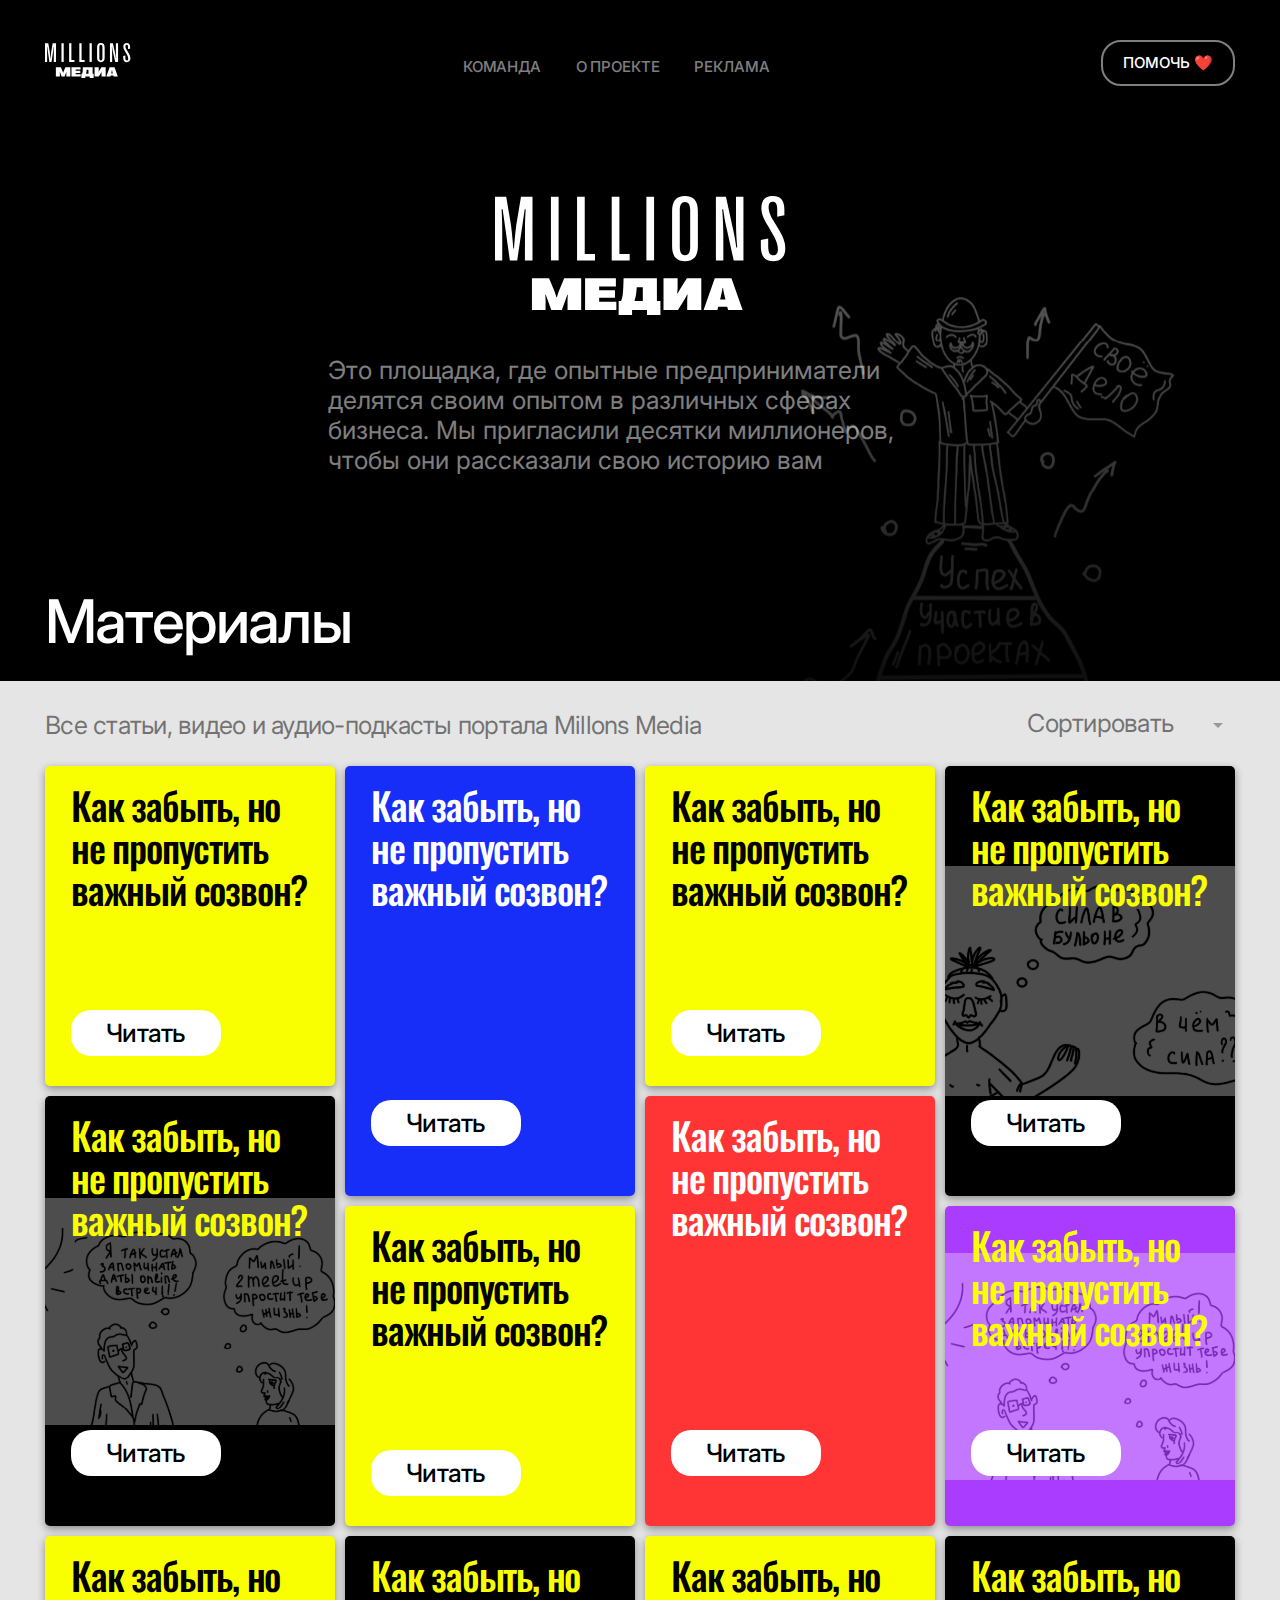
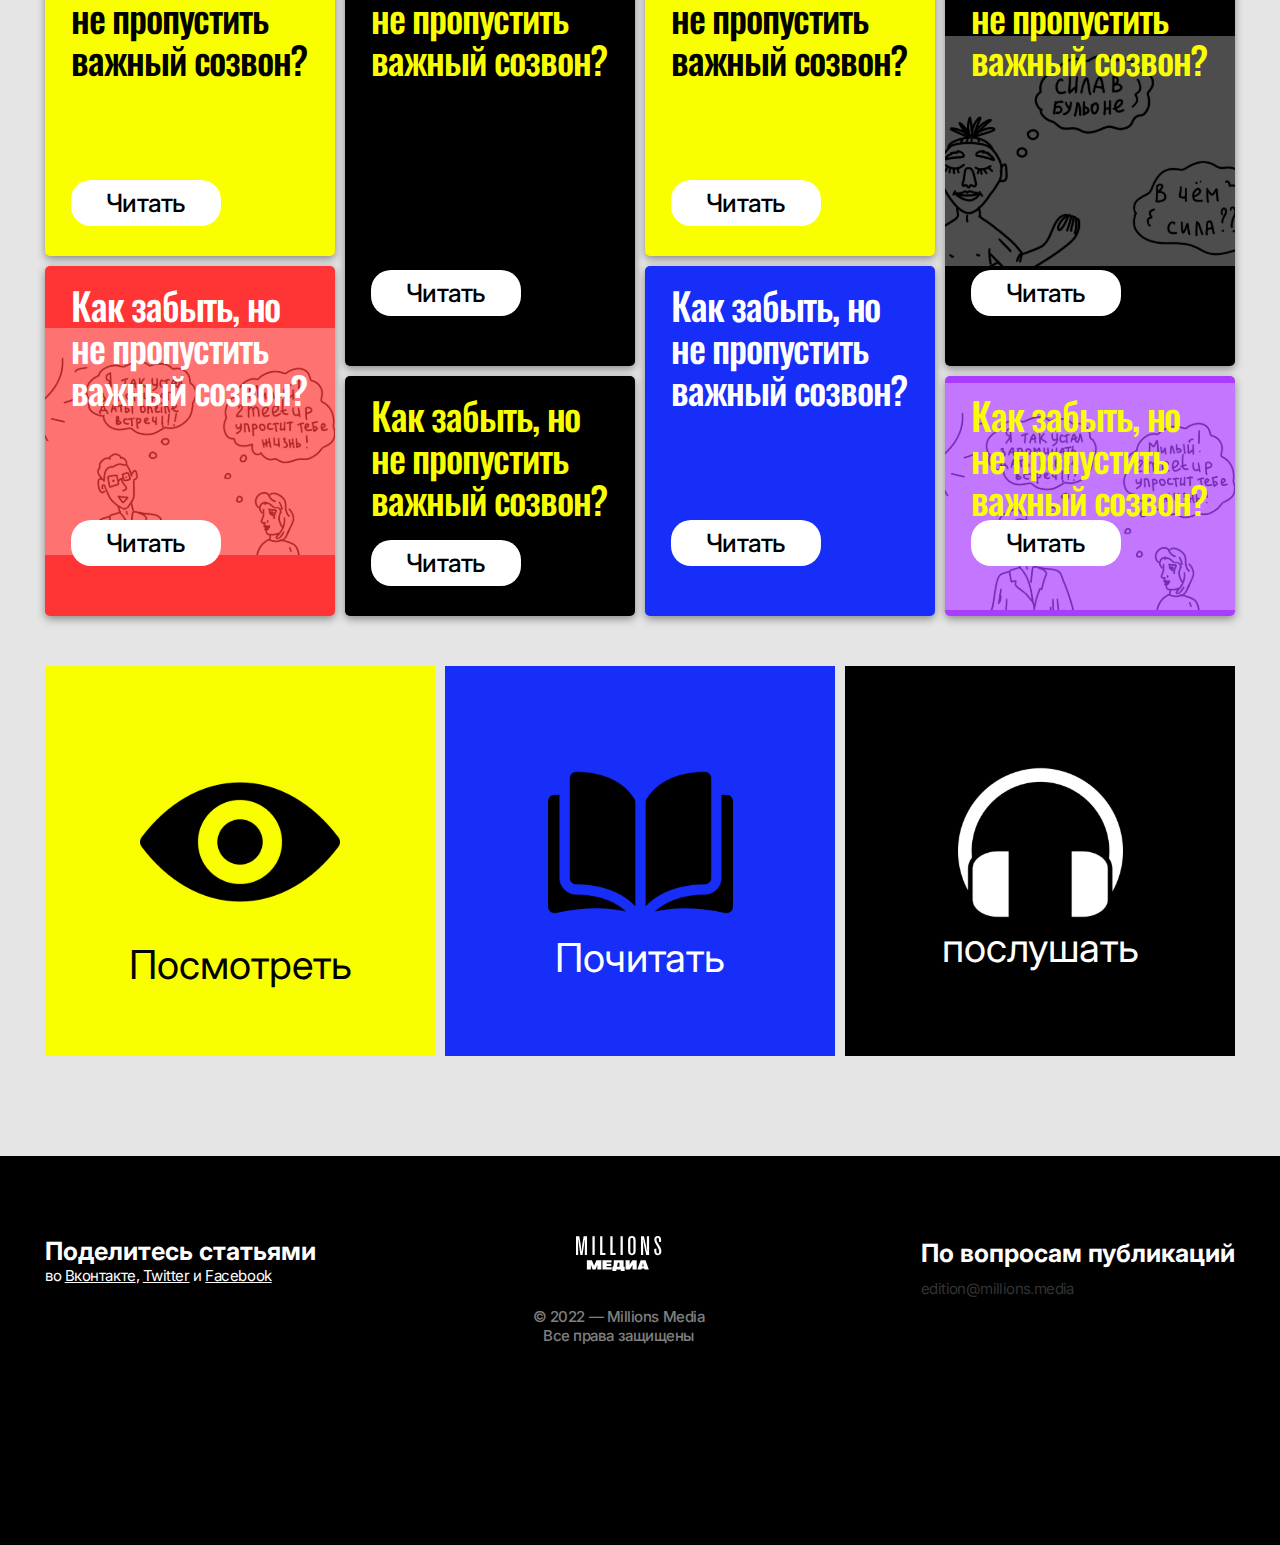
==== index.html @ 1906ae85 "first commit" ====
<!DOCTYPE html>
<html lang="ru">

<head>
    <meta charset="UTF-8">
    <meta http-equiv="X-UA-Compatible" content="IE=edge">
    <meta name="viewport" content="width=device-width, initial-scale=1.0">
    <title>Reading-books</title>
<link rel="preconnect" href="https://fonts.googleapis.com">
<link rel="preconnect" href="https://fonts.gstatic.com" crossorigin>
<link
    href="https://fonts.googleapis.com/css2?family=Inter:wght@400;500;600;700&family=Oswald:wght@300&family=PT+Serif&display=swap"
    rel="stylesheet">
    <link rel="stylesheet" href="./css/reset.css">
    <link rel="stylesheet" href="./css/jquery.formstyler.css">
    <link rel="stylesheet" href="./css/jquery.formstyler.theme.css">
    <link rel="stylesheet" href="./css/style.css">
    <link rel="stylesheet" href="./css/media.css">
</head>

<header class="header">
    <div class="header-overlay"></div>
    <div class="container">
        <div class="header__inner">
            <a class="header__logo" href="#">
                <img class="header__logo-img" src="./images/logo.svg" alt="logo">
            </a>
            <nav class="menu">
                <div class="menu__burger">
                    <span></span>
                    <span></span>
                    <span></span>
                </div>
                <ul class="menu__list">
                    <li class="menu__list-item">
                        <a class="menu__list-link" href="#">Команда</a>
                    </li>
                    <li class="menu__list-item">
                        <a class="menu__list-link" href="#">О проекте</a>
                    </li>
                    <li class="menu__list-item">
                        <a class="menu__list-link" href="#">Реклама </a>
                    </li>
            </nav>
            <div class="help-box">
                <a class="help-box__link" href="#">Помочь ❤️</a>
            </div>
        </div>
    </div>
</header>

<section class="top">
    <div class="container">
        <h1 class="top__title visually-hidden">
            millions медиа
        </h1>
        <div class="top__inner">
            <img class="top__inner-img" src="./images/header-img.svg" alt="logo">
            <p class="top__text">
                Это площадка, где опытные предприниматели
                делятся своим опытом в различных сферах бизнеса.
                Мы пригласили десятки миллионеров, чтобы
                они рассказали свою историю вам
            </p>
            <h3 class="top__subtitle">
                Материалы
            </h3>
        </div>
    </div>
</section>

<div class="posts">
    <div class="container">
        <div class="posts__top">
            <p class="posts__top-text">
                Все статьи, видео и аудио-подкасты портала Millons Media
            </p>
            <div class="posts__filters">
                <span class="posts__filters-text ">Сортировать</span>
                <select class="posts__filters-select filter-style">
                    <option class="posts__filters-option" value="">Новинки</option>
                    <option class="posts__filters-option" value="">Популярное</option>
                    <option class="posts__filters-option" value="">Цена</option>
                </select>
            </div>
        </div>
        <ul class="posts__items">
            <!-- <div class="posts__items-column-1"> -->
                <li class="posts__item">
                    <h5 class="posts__item-title">
                        Как забыть,
                        но не пропустить
                        важный созвон?
                    </h5>
                    <a class="posts__item-link" href="#">Читать</a>
                </li>
                <li class="posts__item">
                    <h5 class="posts__item-title">
                        Как забыть,
                        но не пропустить
                        важный созвон?
                    </h5>
                    <a class="posts__item-link" href="#">Читать</a>
                </li>
                <li class="posts__item">
                    <h5 class="posts__item-title">
                        Как забыть,
                        но не пропустить
                        важный созвон?
                    </h5>
                    <a class="posts__item-link" href="#">Читать</a>
                </li>
                <li class="posts__item">
                    <h5 class="posts__item-title">
                        Как забыть,
                        но не пропустить
                        важный созвон?
                    </h5>
                    <a class="posts__item-link" href="#">Читать</a>
                </li>
                <li class="posts__item">
                    <h5 class="posts__item-title">
                        Как забыть,
                        но не пропустить
                        важный созвон?
                    </h5>
                    <a class="posts__item-link" href="#">Читать</a>
                </li>
                <li class="posts__item">
                    <h5 class="posts__item-title">
                        Как забыть,
                        но не пропустить
                        важный созвон?
                    </h5>
                    <a class="posts__item-link" href="#">Читать</a>
                </li>
                <li class="posts__item">
                    <h5 class="posts__item-title">
                        Как забыть,
                        но не пропустить
                        важный созвон?
                    </h5>
                    <a class="posts__item-link" href="#">Читать</a>
                </li>
                <li class="posts__item">
                    <h5 class="posts__item-title">
                        Как забыть,
                        но не пропустить
                        важный созвон?
                    </h5>
                    <a class="posts__item-link" href="#">Читать</a>
                </li>
                <li class="posts__item">
                    <h5 class="posts__item-title">
                        Как забыть,
                        но не пропустить
                        важный созвон?
                    </h5>
                    <a class="posts__item-link" href="#">Читать</a>
                </li>
                <li class="posts__item">
                    <h5 class="posts__item-title">
                        Как забыть,
                        но не пропустить
                        важный созвон?
                    </h5>
                    <a class="posts__item-link" href="#">Читать</a>
                </li>
                <li class="posts__item">
                    <h5 class="posts__item-title">
                        Как забыть,
                        но не пропустить
                        важный созвон?
                    </h5>
                    <a class="posts__item-link" href="#">Читать</a>
                </li>
                <li class="posts__item">
                    <h5 class="posts__item-title">
                        Как забыть,
                        но не пропустить
                        важный созвон?
                    </h5>
                    <a class="posts__item-link" href="#">Читать</a>
                </li>
                <li class="posts__item">
                    <h5 class="posts__item-title">
                        Как забыть,
                        но не пропустить
                        важный созвон?
                    </h5>
                    <a class="posts__item-link" href="#">Читать</a>
                </li>
                <li class="posts__item">
                    <h5 class="posts__item-title">
                        Как забыть,
                        но не пропустить
                        важный созвон?
                    </h5>
                    <a class="posts__item-link" href="#">Читать</a>
                </li>
                <li class="posts__item">
                    <h5 class="posts__item-title">
                        Как забыть,
                        но не пропустить
                        важный созвон?
                    </h5>
                    <a class="posts__item-link" href="#">Читать</a>
                </li>
                <li class="posts__item">
                    <h5 class="posts__item-title">
                        Как забыть,
                        но не пропустить
                        важный созвон?
                    </h5>
                    <a class="posts__item-link" href="#">Читать</a>
                </li>
            <!-- </div> -->

            <!-- <div class="posts__items-column-2">
                <li class="posts__item">
                    <h5 class="posts__item-title">
                        Как забыть,
                        но не пропустить
                        важный созвон?
                    </h5>
                    <a class="posts__item-link" href="#">Читать</a>
                </li>
                <li class="posts__item">
                    <h5 class="posts__item-title">
                        Как забыть,
                        но не пропустить
                        важный созвон?
                    </h5>
                    <a class="posts__item-link" href="#">Читать</a>
                </li>
                <li class="posts__item">
                    <h5 class="posts__item-title">
                        Как забыть,
                        но не пропустить
                        важный созвон?
                    </h5>
                    <a class="posts__item-link" href="#">Читать</a>
                </li>
                <li class="posts__item">
                    <h5 class="posts__item-title">
                        Как забыть,
                        но не пропустить
                        важный созвон?
                    </h5>
                    <a class="posts__item-link" href="#">Читать</a>
                </li>
                <li class="posts__item">
                    <h5 class="posts__item-title">
                        Как забыть,
                        но не пропустить
                        важный созвон?
                    </h5>
                    <a class="posts__item-link" href="#">Читать</a>
                </li>
                <li class="posts__item">
                    <h5 class="posts__item-title">
                        Как забыть,
                        но не пропустить
                        важный созвон?
                    </h5>
                    <a class="posts__item-link" href="#">Читать</a>
                </li>
                <li class="posts__item">
                    <h5 class="posts__item-title">
                        Как забыть,
                        но не пропустить
                        важный созвон?
                    </h5>
                    <a class="posts__item-link" href="#">Читать</a>
                </li>
                <li class="posts__item">
                    <h5 class="posts__item-title">
                        Как забыть,
                        но не пропустить
                        важный созвон?
                    </h5>
                    <a class="posts__item-link" href="#">Читать</a>
                </li>
            </div>

            <div class="posts__items-column-3">
                <li class="posts__item">
                    <h5 class="posts__item-title">
                        Как забыть,
                        но не пропустить
                        важный созвон?
                    </h5>
                    <a class="posts__item-link" href="#">Читать</a>
                </li>
                <li class="posts__item">
                    <h5 class="posts__item-title">
                        Как забыть,
                        но не пропустить
                        важный созвон?
                    </h5>
                    <a class="posts__item-link" href="#">Читать</a>
                </li>
                <li class="posts__item">
                    <h5 class="posts__item-title">
                        Как забыть,
                        но не пропустить
                        важный созвон?
                    </h5>
                    <a class="posts__item-link" href="#">Читать</a>
                </li>
                <li class="posts__item">
                    <h5 class="posts__item-title">
                        Как забыть,
                        но не пропустить
                        важный созвон?
                    </h5>
                    <a class="posts__item-link" href="#">Читать</a>
                </li>
                <li class="posts__item">
                    <h5 class="posts__item-title">
                        Как забыть,
                        но не пропустить
                        важный созвон?
                    </h5>
                    <a class="posts__item-link" href="#">Читать</a>
                </li>
                <li class="posts__item">
                    <h5 class="posts__item-title">
                        Как забыть,
                        но не пропустить
                        важный созвон?
                    </h5>
                    <a class="posts__item-link" href="#">Читать</a>
                </li>
                <li class="posts__item">
                    <h5 class="posts__item-title">
                        Как забыть,
                        но не пропустить
                        важный созвон?
                    </h5>
                    <a class="posts__item-link" href="#">Читать</a>
                </li>
                <li class="posts__item">
                    <h5 class="posts__item-title">
                        Как забыть,
                        но не пропустить
                        важный созвон?
                    </h5>
                    <a class="posts__item-link" href="#">Читать</a>
                </li>
            </div>
            <div class="posts__items-column-4">
                <li class="posts__item">
                    <h5 class="posts__item-title">
                        Как забыть,
                        но не пропустить
                        важный созвон?
                    </h5>
                    <a class="posts__item-link" href="#">Читать</a>
                </li>
                <li class="posts__item">
                    <h5 class="posts__item-title">
                        Как забыть,
                        но не пропустить
                        важный созвон?
                    </h5>
                    <a class="posts__item-link" href="#">Читать</a>
                </li>
                <li class="posts__item">
                    <h5 class="posts__item-title">
                        Как забыть,
                        но не пропустить
                        важный созвон?
                    </h5>
                    <a class="posts__item-link" href="#">Читать</a>
                </li>
                <li class="posts__item">
                    <h5 class="posts__item-title">
                        Как забыть,
                        но не пропустить
                        важный созвон?
                    </h5>
                    <a class="posts__item-link" href="#">Читать</a>
                </li>
                <li class="posts__item">
                    <h5 class="posts__item-title">
                        Как забыть,
                        но не пропустить
                        важный созвон?
                    </h5>
                    <a class="posts__item-link" href="#">Читать</a>
                </li>
                <li class="posts__item">
                    <h5 class="posts__item-title">
                        Как забыть,
                        но не пропустить
                        важный созвон?
                    </h5>
                    <a class="posts__item-link" href="#">Читать</a>
                </li>
                <li class="posts__item">
                    <h5 class="posts__item-title">
                        Как забыть,
                        но не пропустить
                        важный созвон?
                    </h5>
                    <a class="posts__item-link" href="#">Читать</a>
                </li>
                <li class="posts__item">
                    <h5 class="posts__item-title">
                        Как забыть,
                        но не пропустить
                        важный созвон?
                    </h5>
                    <a class="posts__item-link" href="#">Читать</a>
                </li>
            </div> -->



        </ul>
        <div class="clear-both"></div>
        <ul class="posts__links">
            <li class="posts__links-item">
                <a class="posts__links-link" href="#">
                    <img class="posts__links-img" src="./images/eye-img.svg" alt="">
                    <p class="posts__links-text">Посмотреть</p>
                </a>
            </li>
            <li class="posts__links-item">
                <a class="posts__links-link" href="#">
                    <img class="posts__links-img" src="./images/book-img.svg" alt="">
                    <p class="posts__links-text">Почитать</p>
                </a>
            </li>
            <li class="posts__links-item">
                <a class="posts__links-link" href="#">
                    <img class="posts__links-img" src="./images/headphones-img.svg" alt="">
                    <p class="posts__links-text">послушать</p>
                </a>
            </li>
        </ul>

    </div>
</div>

<footer class="footer">
    <div class="container">
        <div class="footer__inner">
            <div class="footer__share-box">
                <h6 class="footer__share-box-title">
                    Поделитесь статьями
                </h6>
                <div class="footer__share-box-links">
                    <span>во</span>
                    <a class="footer__share-box-link" href="#">Вконтакте</a>,
                    <a class="footer__share-box-link" href="#">Twitter</a>
                    <span>и</span>
                    <a class="footer__share-box-link" href="#">Facebook</a>
                </div>
            </div>
            <div class="footer__copy">
                <a class="header__logo footer__copy-logo" href="#">
                    <img class="header__logo-img" src="./images/logo.svg" alt="logo">
                </a>
                <p class="footer__copy-text">
                    © 2022 — Millions Media
                    Все права защищены
                </p>
            </div>

            <div class="footer__contacts">
                <h6 class="footer__contacts-title">
                    По вопросам публикаций
                </h6>
                <a href="#" class="footer__contacts-email">
                    edition@millions.media
                </a>
            </div>

        </div>
    </div>
</footer>

<body>
    <script src="https://code.jquery.com/jquery-3.6.0.min.js"></script>
    <script src="./js/jquery.formstyler.min.js"></script>
    <script src="./js/main.js"></script>
</body>

</html>
---- css/style.css ----
@font-face {
  font-family: "RightGroteskMedium";
  src: url("../fonts/RightGroteskMedium.woff2") format("woff2"),
    url("../fonts/RightGroteskMedium.woff") format("woff");
  font-weight: 500;
  font-style: normal;
  font-display: swap;
}

html {
  box-sizing: border-box;
}
*,
*::after,
*::before {
  box-sizing: inherit;
}
a {
  text-decoration: none;
  color: inherit;
  display: inline-block;
}
ul,
li {
  margin: 0;
  padding: 0;
  list-style: none;
}
h1,
h2,
h3,
h4,
h5,
h6 {
  margin: 0;
}
p {
  margin: 0;
}
img {
  max-width: 100%;
}
body {
  font-family: "Inter", sans-serif;
  /* font-family: 'PT Serif', serif; */
  font-weight: 400;
  color: #333333;
  font-size: 25px;
  line-height: 30px;
  background-color: #000000;
}
.container {
  max-width: 1210px;
  margin: 0 auto;
  padding: 0 10px;
}
.btn-reset {
  border: none;
  background-color: transparent;
  cursor: pointer;
  padding: 0;
}
.visually-hidden {
  position: absolute;
  white-space: nowrap;
  width: 1px;
  height: 1px;
  overflow: hidden;
  border: 0;
  padding: 0;
  clip: rect(0 0 0 0);
  clip-path: inset(50%);
  margin: -1px;
}

/* ==== header ==== */

.header {
  padding-top: 40px;
  position: relative;
}
.header-overlay {
  position: absolute;
  top: 0;
  left: 0;
  right: 0;
  bottom: 0;
  z-index: 5;
  background: #000;
}

.header__inner {
  display: flex;
  justify-content: space-between;
  align-items: center;
  margin-bottom: 110px;
}
.header__logo {
  z-index: 10;
}
.header__logo-img {
  max-width: 86px;
}
.menu {
  position: relative;
}
.menu__burger {
  width: 40px;
  height: 30px;
  display: none;
  flex-direction: column;
  justify-content: center;
  display: none;
  z-index: 10;
  cursor: pointer;
  position: relative;
}
/* .menu__burger:hover span:first-child {
  transform: translateY(-3px);
}
.menu__burger:hover span:last-child {
  transform: translateY(3px);
} */
.menu__burger span {
  display: block;
  height: 4px;
  width: 100%;
  background-color: #fff;
  border-radius: 8px;
  transition: all 0.3s ease-in-out;
  position: relative;
}
.menu__burger span + span {
  margin-top: 7px;
}
.menu__burger.menu__burger--active span + span {
  margin-top: 0;
}
.menu__burger.menu__burger--active span:first-child {
  transform: rotate(-45deg);
  position: absolute;
  bottom: 50%;
}
.menu__burger.menu__burger--active span:last-child {
  transform: rotate(45deg);
  position: absolute;
  bottom: 50%;
}
.menu__burger.menu__burger--active span:nth-child(2) {
  display: none;
}
.menu__list {
  display: flex;
  transition: all 0.3s ease-in-out;
  position: relative;
  z-index: 10;
}
.menu__list.menu__list--active {
  /* display: flex;
  position: absolute; */
  transform: translate(-150px, 20px);
  opacity: 1;
}

.menu__list-item + .menu__list-item {
  margin-left: 35px;
}
.menu__list-link {
  font-size: 15px;
  line-height: 18px;
  color: rgba(255, 255, 255, 0.5);
  font-weight: 500;
  letter-spacing: -0.01em;
  text-transform: uppercase;
  transition: all 0.2s ease-in-out;
}
.menu__list-link:hover {
  color: rgba(255, 255, 255, 0.9);
}
.help-box {
  padding: 12px 20px 12px 20px;
  border: 2px solid rgba(255, 255, 255, 0.5);
  border-radius: 20px;
  display: flex;
  transition: all 0.2s ease-in-out;
  z-index: 10;
}
.help-box:hover {
  box-shadow: -2px 2px 10px rgba(255, 255, 255, 0.3);
}
.help-box__link {
  font-size: 15px;
  line-height: 18px;
  letter-spacing: -0.01em;
  font-weight: 500;
  color: #fff;
  text-transform: uppercase;
}
.top {
}

.top__inner {
  background-image: url(../images/top-bg.svg);
  background-repeat: no-repeat;
  background-position: 140% bottom;
  background-size: 820px;
  display: flex;
  flex-direction: column;
}
.top__inner-img {
  margin-bottom: 40px;
  align-self: center;
}
.top__text {
  color: rgba(255, 255, 255, 0.5);
  max-width: 624px;
  margin: 0 auto;
  margin-bottom: 110px;
}
.top__subtitle {
  font-size: 60px;
  line-height: 72px;
  letter-spacing: -0.03em;
  font-weight: 500;
  color: #fff;
  padding-bottom: 24px;
}
.posts {
  /* margin-top: 27px; */
  background-color: #e5e5e5;
}
.posts__top {
  padding-top: 27px;
  margin-bottom: 25px;
  display: flex;
  justify-content: space-between;
  align-items: center;
}
.posts__top-text {
  letter-spacing: -0.03em;
  color: rgba(0, 0, 0, 0.5);
}
.posts__filters {
}
.posts__filters-text {
  letter-spacing: -0.03em;
  color: rgba(0, 0, 0, 0.5);
}
.posts__filters-select {
}
.posts__filters-option {
}
.posts__items {
  display: grid;
  grid-template-columns: repeat(4, 1fr);
  grid-template-rows: repeat(12, 100px);
  grid-gap: 10px;
}

.posts__items div + div {
  /* margin-left: 5px; */
}
.posts__item {
  /* width: 285px; */
  /* min-height: 290px;  */
  background-repeat: no-repeat;
  background-size: cover;
  background: #000;
  /* margin-bottom: 10px; */
  border-radius: 5px;
  box-shadow: 0 3px 8px rgba(0, 0, 0, 0.4);
  background-repeat: no-repeat;
  background-position: center;
  background-size: contain;
  padding: 18px 26px 30px;
  color: #fff;
  position: relative;
  display: flex;
  flex-direction: column;
  align-items: flex-start;
}
.posts__item::hover{
    /* transform: scale(2); */
}

.posts__item:nth-child(1n) {
  grid-row: 3 span;
  /* background-image: url(../images/lit-item-bg-1.svg); */
  background-color: #faff00;
  color: #000;
}
.posts__item:nth-child(2n) {
  grid-row: 4 span;
  /* background-image: url(../images/lit-item-bg-1.svg); */
  background-color: #172DF8;
  color: #fff;
  padding-bottom: 50px;
}
.posts__item:nth-child(4n) {
    background-color: #000;
    background-image: url(../images/lit-item-bg-2.svg);
  color: #faff00;
  /* color: #fff; */
}
.posts__item:nth-child(5n) {
  /* background-image: url(../images/lit-item-bg-1.svg); */
  background-color: #000;
  color: #faff00;
  /* color: #fff; */
}
.posts__item:nth-child(7n + 6) {
  /* background-image: url(../images/lit-item-bg-1.svg); */
  background-color: #FF3535;
  color: #fff;
  /* color: #fff; */
}
.posts__item:nth-child(8n + 5) {
  grid-row: 4 span;
  background-image: url(../images/lit-item-bg-1.svg);
  padding-bottom: 50px;
}
.posts__item:nth-child(8n) {
  grid-row: 3 span;
  background-image: url(../images/lit-item-bg-1.svg);
  background-color: #A93CFF;
}
/* .posts__item:nth-child(9n) {
  grid-row: 4 span;
  background-image: url(../images/lit-item-bg-1.svg);
} */

/* .posts__items-column-1 .posts__item:nth-child(1n) {
  background-color: #faff00;
  color: #000;
}
.posts__items-column-1 .posts__item:nth-child(2n) {
  height: 390px;
  background-color: #000;
  color: #faff00;
}
.posts__items-column-1 .posts__item:nth-child(3n) {
  background-color: #a93cff;
}
.posts__items-column-2 .posts__item {
  min-height: 390px;
  background-color: #172df8;
}
.posts__items-column-2 .posts__item:nth-child(2n) {
  background-color: #faff00;
  color: #000;
}
.posts__items-column-2 .posts__item:nth-child(3n) {
  background-color: #a93cff;
}
.posts__items-column-3 .posts__item:nth-child(1n) {
  min-height: 290px;
  background-color: #faff00;
  color: #000;
}
.posts__items-column-3 .posts__item:nth-child(2n) {
  min-height: 390px;
  background-color: #ff3535;
}
.posts__items-column-3 .posts__item:nth-child(3n) {
  min-height: 390px;
  background-color: #172df8;
}
.posts__items-column-4 .posts__item:nth-child(odd) {
  min-height: 390px;
}
.posts__items-column-4 .posts__item:nth-child(1n) {
  min-height: 390px;
  background-color: #000;
  color: #faff00;
}
.posts__items-column-4 .posts__item:nth-child(2n) {
  min-height: 290px;
  background-color: #a93cff;
}
.posts__items-column-4 .posts__item:nth-child(3n) {
  min-height: 390px;
  background-color: #faff00;
  color: #000;
} */

.posts__item-title {
  font-family: "Oswald", sans-serif;
  font-weight: 500;
  font-size: 38px;
  line-height: 42px;
  letter-spacing: -1.2px;
}
.posts__item-link {
  font-weight: 500;
  letter-spacing: -0.03em;
  color: #000;
  padding: 8px 35px;
  border-radius: 20px;
  background-color: #fff;
  margin-top: auto;
  display: inline-block;
  /* background-image: url(../images/lit-item-bg-2.svg); */
}
.posts__links {
  margin-top: 50px;
  display: flex;
  justify-content: space-between;
  padding-bottom: 100px;
}
.posts__links-item {
  width: 390px;
  height: 390px;
  background-color: #faff00;
  color: #000;
}
.posts__links-item:nth-child(2) {
  color: #fff;
  background-color: #172df8;
}
.posts__links-item:nth-child(3) {
  color: #fff;
  background-color: #000;
}
.posts__links-link {
  display: flex;
  flex-direction: column;
  justify-content: center;
  align-items: center;
  height: 100%;
}
.posts__links-img {
  margin-bottom: 8px;
}
.posts__links-text {
  font-size: 40px;
}
.footer {
  padding-top: 80px;
  padding-bottom: 200px;
}
.footer__inner {
  display: flex;
  justify-content: space-between;
}
.footer__share-box {
  color: #fff;
}
.footer__share-box-title {
}
.footer__share-box-links {
  font-size: 15px;
  line-height: 20px;
  letter-spacing: -0.03em;
}
.footer__share-box-link {
  text-decoration: underline;
}
.footer__copy {
  width: 172px;
  text-align: center;
}
.footer__copy-text {
  font-size: 15px;
  line-height: 19px;
  font-weight: 500;
  letter-spacing: -0.03em;
  color: rgba(255, 255, 255, 0.5);
}
.footer__copy-logo {
  margin-bottom: 30px;
}
.footer__contacts {
}
.footer__contacts-title {
  color: #fff;
  font-size: 25px;
  line-height: 34px;
}
.footer__contacts-email {
  font-size: 15px;
  line-height: 18px;
  letter-spacing: -0.04em;
}
.jq-selectbox__select-text {
  display: none !important;
}
.jq-selectbox__select {
  border: none;
  background: none;
  box-shadow: none;
  color: #333;
  text-shadow: none;
}
.jq-selectbox__select:hover {
  background: none;
}
.jq-selectbox__select:active {
  background: none;
  box-shadow: none;
}
.jq-selectbox.focused .jq-selectbox__select {
  border: none;
}
.jq-selectbox__trigger {
  border: none;
}
---- css/media.css ----
@media (max-width: 768px) {
  .menu__list {
    position: absolute;
    margin: 0 auto;
    transform: translate(-150px, -70px);
    opacity: 0;
  }
  .menu__burger {
    display: flex;
  }
  .menu__list-item {
    width: 100px;
  }
  .top__inner {
    background-position: -40px bottom;
  }
  .top__text {
    font-size: 20px;
  }
  .top__subtitle {
    font-size: 46px;
    line-height: 58px;
  }
}
@media (max-width: 490px) {
  .menu__list-item + .menu__list-item {
    margin-left: 10px;
  }
     .menu__list{
       transform: translate(-130px, -170px);
   }
  .menu__list.menu__list--active {
    transform: translate(-130px, 20px);
}
}
@media (max-width: 550px) {
  /* .menu__list {
    transform: translate(-130px, -70px);
    opacity: 0;
  }
  .menu__list.menu__list--active {
    transform: translate(-130px, -70px);
  } */
}

@media (max-width: 420px) {
  .header__logo {
    width: 100%;
    margin-bottom: 20px;
    margin-left: 20px;
  }
  .header__inner {
    flex-wrap: wrap;
  }
  .menu {
    order: 1;
  }
  .menu__burger {
    margin-right: 30px;
  }
   .menu__list{
       transform: translate(-250px, -170px);
   }
  .menu__list.menu__list--active {
    transform: translate(-255px, 20px);
}
  .top__inner-img {
    width: 80%;
  }
  .top__text {
    font-size: 18px;
  }
  .top__subtitle {
    font-size: 32px;
    line-height: 28px;
  }
}
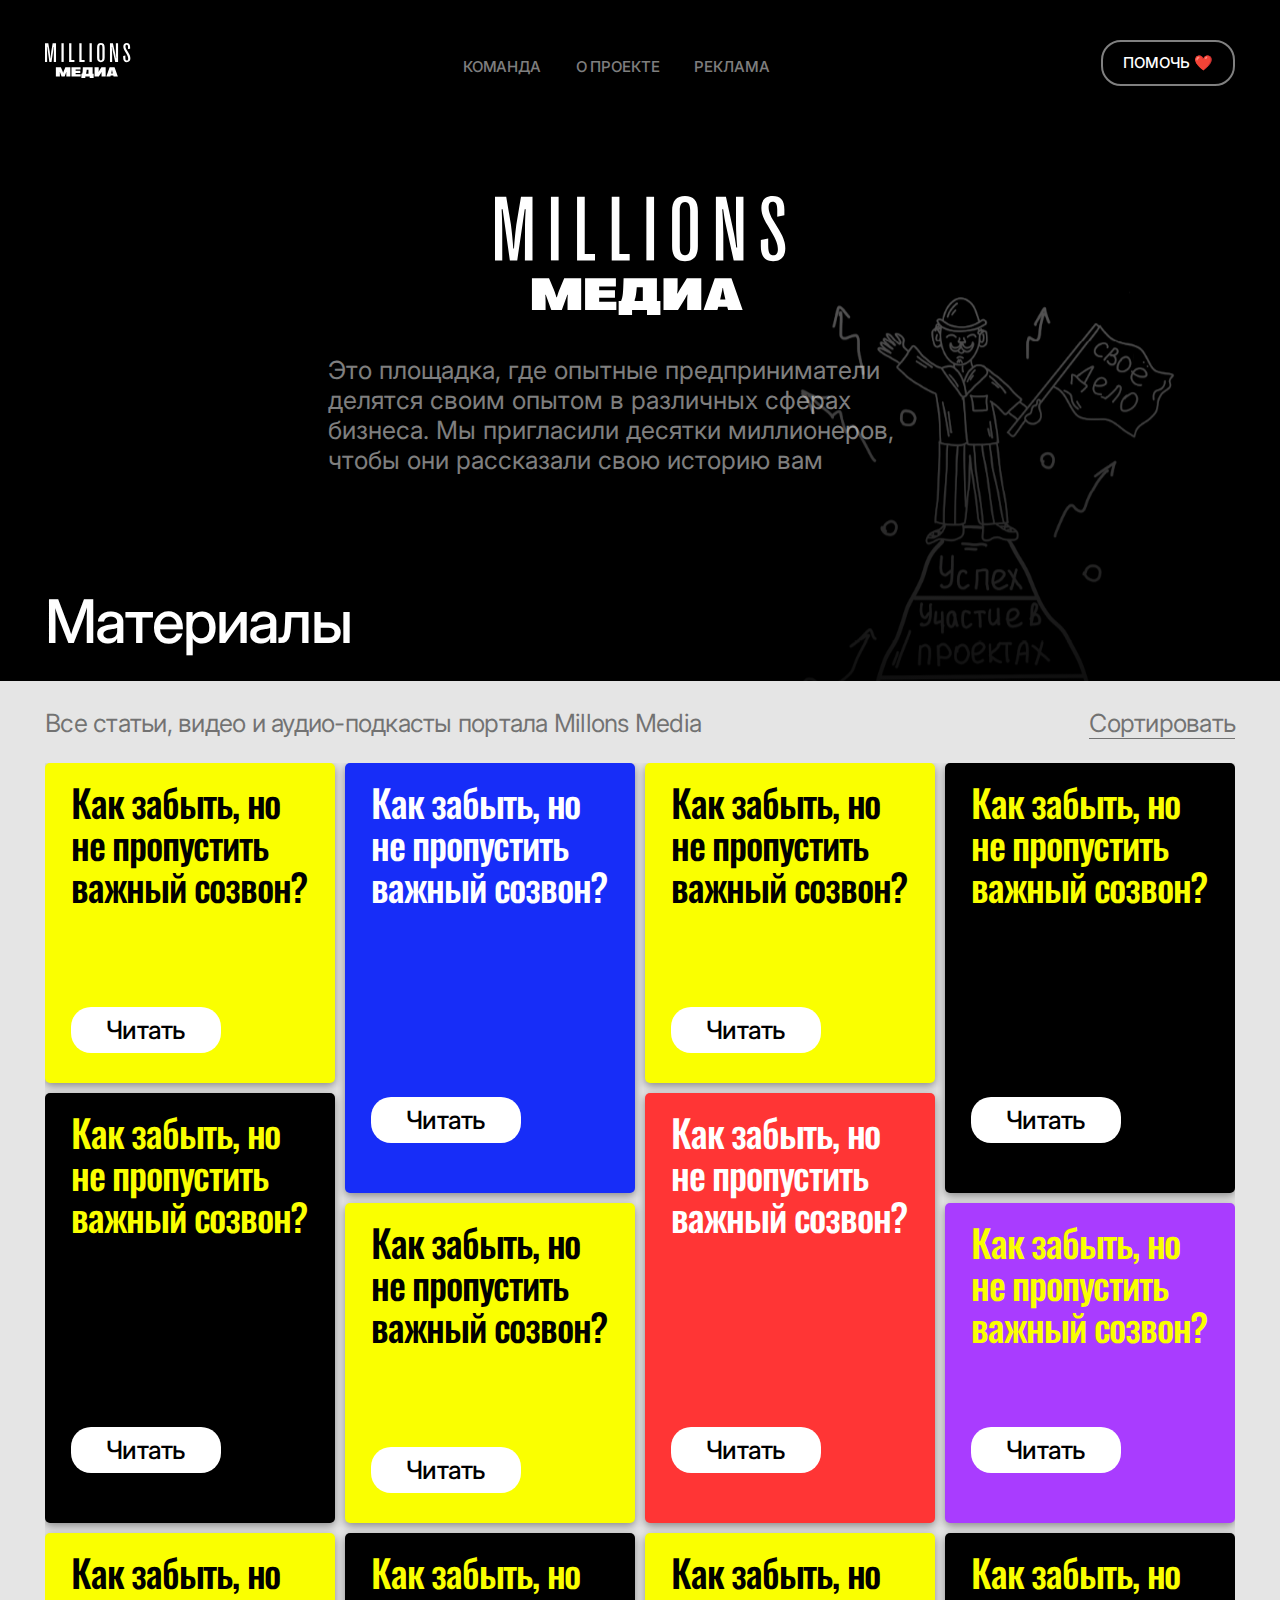
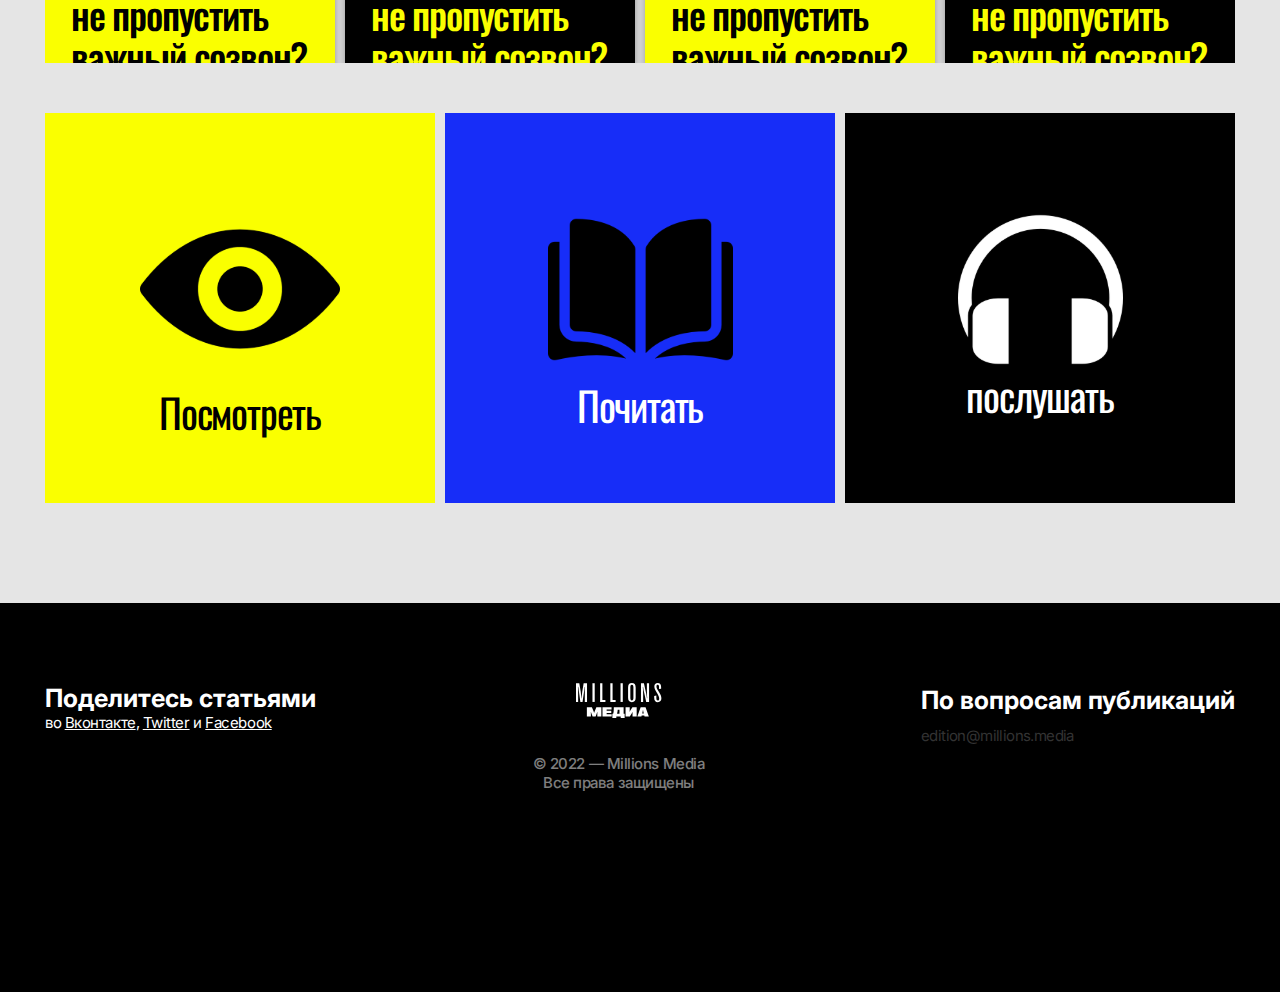
==== commit 5ef4912f: "finish" ====
--- a/index.html
+++ b/index.html
@@ -19,7 +19,7 @@
 </head>
 
 <header class="header">
-    <div class="header-overlay"></div>
+    
     <div class="container">
         <div class="header__inner">
             <a class="header__logo" href="#">
--- a/css/style.css
+++ b/css/style.css
@@ -51,6 +51,11 @@
 }
 .container {
   max-width: 1210px;
+  margin: 0 auto;
+  padding: 0 10px;
+}
+.container-fluid {
+    max-width: 810px;
   margin: 0 auto;
   padding: 0 10px;
 }
@@ -160,6 +165,7 @@
   position: absolute; */
   transform: translate(-150px, 20px);
   opacity: 1;
+  visibility: visible;
 }
 
 .menu__list-item + .menu__list-item {
@@ -241,10 +247,15 @@
   color: rgba(0, 0, 0, 0.5);
 }
 .posts__filters {
+    position: relative;
 }
 .posts__filters-text {
   letter-spacing: -0.03em;
   color: rgba(0, 0, 0, 0.5);
+  margin-left: 10px;
+  /* margin-right: -50px; */
+  
+  border-bottom: 1px solid rgba(0, 0, 0, 0.5);
 }
 .posts__filters-select {
 }
@@ -255,6 +266,8 @@
   grid-template-columns: repeat(4, 1fr);
   grid-template-rows: repeat(12, 100px);
   grid-gap: 10px;
+  height: 900px;
+  overflow-y: scroll;
 }
 
 .posts__items div + div {
@@ -279,11 +292,12 @@
   flex-direction: column;
   align-items: flex-start;
 }
-.posts__item::hover{
-    /* transform: scale(2); */
+.posts__item::hover {
+  /* transform: scale(2); */
 }
 
 .posts__item:nth-child(1n) {
+    /* height: 290px; */
   grid-row: 3 span;
   /* background-image: url(../images/lit-item-bg-1.svg); */
   background-color: #faff00;
@@ -292,15 +306,14 @@
 .posts__item:nth-child(2n) {
   grid-row: 4 span;
   /* background-image: url(../images/lit-item-bg-1.svg); */
-  background-color: #172DF8;
+  background-color: #172df8;
   color: #fff;
   padding-bottom: 50px;
 }
+
 .posts__item:nth-child(4n) {
-    background-color: #000;
-    background-image: url(../images/lit-item-bg-2.svg);
+  background-color: #000;
   color: #faff00;
-  /* color: #fff; */
 }
 .posts__item:nth-child(5n) {
   /* background-image: url(../images/lit-item-bg-1.svg); */
@@ -310,78 +323,21 @@
 }
 .posts__item:nth-child(7n + 6) {
   /* background-image: url(../images/lit-item-bg-1.svg); */
-  background-color: #FF3535;
+  background-color: #ff3535;
   color: #fff;
   /* color: #fff; */
 }
 .posts__item:nth-child(8n + 5) {
   grid-row: 4 span;
-  background-image: url(../images/lit-item-bg-1.svg);
+  /* background-image: url(../images/lit-item-bg-1.svg); */
   padding-bottom: 50px;
 }
 .posts__item:nth-child(8n) {
   grid-row: 3 span;
-  background-image: url(../images/lit-item-bg-1.svg);
-  background-color: #A93CFF;
-}
-/* .posts__item:nth-child(9n) {
-  grid-row: 4 span;
-  background-image: url(../images/lit-item-bg-1.svg);
-} */
-
-/* .posts__items-column-1 .posts__item:nth-child(1n) {
-  background-color: #faff00;
-  color: #000;
-}
-.posts__items-column-1 .posts__item:nth-child(2n) {
-  height: 390px;
-  background-color: #000;
-  color: #faff00;
-}
-.posts__items-column-1 .posts__item:nth-child(3n) {
+  /* background-image: url(../images/lit-item-bg-1.svg); */
   background-color: #a93cff;
 }
-.posts__items-column-2 .posts__item {
-  min-height: 390px;
-  background-color: #172df8;
-}
-.posts__items-column-2 .posts__item:nth-child(2n) {
-  background-color: #faff00;
-  color: #000;
-}
-.posts__items-column-2 .posts__item:nth-child(3n) {
-  background-color: #a93cff;
-}
-.posts__items-column-3 .posts__item:nth-child(1n) {
-  min-height: 290px;
-  background-color: #faff00;
-  color: #000;
-}
-.posts__items-column-3 .posts__item:nth-child(2n) {
-  min-height: 390px;
-  background-color: #ff3535;
-}
-.posts__items-column-3 .posts__item:nth-child(3n) {
-  min-height: 390px;
-  background-color: #172df8;
-}
-.posts__items-column-4 .posts__item:nth-child(odd) {
-  min-height: 390px;
-}
-.posts__items-column-4 .posts__item:nth-child(1n) {
-  min-height: 390px;
-  background-color: #000;
-  color: #faff00;
-}
-.posts__items-column-4 .posts__item:nth-child(2n) {
-  min-height: 290px;
-  background-color: #a93cff;
-}
-.posts__items-column-4 .posts__item:nth-child(3n) {
-  min-height: 390px;
-  background-color: #faff00;
-  color: #000;
-} */
+
 
 .posts__item-title {
   font-family: "Oswald", sans-serif;
@@ -433,6 +389,8 @@
 }
 .posts__links-text {
   font-size: 40px;
+  font-family: "Oswald", sans-serif;
+  letter-spacing: -1.2px;
 }
 .footer {
   padding-top: 80px;
@@ -490,6 +448,7 @@
   box-shadow: none;
   color: #333;
   text-shadow: none;
+  margin-right: 10px;
 }
 .jq-selectbox__select:hover {
   background: none;
@@ -503,4 +462,195 @@
 }
 .jq-selectbox__trigger {
   border: none;
-}
+  /* width: 168px; */
+}
+.jq-selectbox{
+    position: absolute;
+    left: 0;
+    width: 100%;
+}
+.jq-selectbox__trigger-arrow{
+    display: none;
+}
+.post {
+}
+
+.post__date {
+    font-size: 20px;
+    line-height: 24px;
+    color: rgba(255, 255, 255, 0.25);
+    margin-bottom: 12px;
+}
+.post__title {
+    font-size: 60px;
+    line-height: 72px;
+    letter-spacing: 0.03em;
+    font-weight: 600;
+    margin-bottom: 30px;
+    color: #fff;
+}
+.post__author {
+    font-size: 20px;
+    line-height: 24px;
+    letter-spacing: 0.03em;
+    color: rgba(255, 255, 255, 0.5);
+    margin-bottom: 40px;
+}
+.post__content {
+    padding: 90px 55px;
+    background-color: #fff;
+}
+.post__content-text {
+    font-family: 'PT Serif', serif;
+    font-weight: 400;
+    font-size: 20px;
+    line-height: 33px;
+    color: #333333;
+    margin-bottom: 20px;
+}
+.post__content-img {
+    display: flex;
+    justify-content: center;
+    margin-bottom: 20px;
+}
+.post__content-img img + img{
+    margin-left: 10px;
+}
+.send-post__header{
+    background-color: #E5E5E5;
+}
+.send-post__header .header__inner{
+    margin-bottom: 0;
+}
+.send-post{
+    min-height: 100vh;
+    background-color: #E5E5E5;
+}
+.send-post {
+}
+
+.send-post__title {
+    padding-top: 120px;
+    font-size: 48px;
+    line-height: 58px;
+    initial-letter: -0.04em;
+    font-weight: 700;
+    margin-bottom: 20px;
+    text-transform: uppercase;
+    text-align: center;
+}
+.send-post__form {
+    max-width: 720px;
+}
+.send-post__form-top  {
+    display: flex;
+    justify-content: space-between;
+}
+.send-post__form-header {
+    width: 330px;
+    background-color: #fff;
+    font-weight: 600;
+    font-size: 30px;
+    line-height: 36px;
+    font-family: 'Inter', sans-serif;
+    border: none;
+    content: #000000;
+    margin-bottom: 8px;
+}
+.send-post__form-header::placeholder{
+    font-weight: 600;
+    font-size: 30px;
+    line-height: 36px;
+    font-family: 'Inter', sans-serif;
+    content: #000000;
+} 
+.send-post__form span{
+    display: inline-block;
+    font-size: 10px;
+    line-height: 12px;
+    letter-spacing: -0.04em;
+    margin-bottom: 18px;
+    margin-right: 15px;
+    padding: 8px;
+    background-color: #fff;
+
+}
+.edit-box {
+}
+.box-info {
+}
+.box-info__author {
+    font-weight: 700;
+    text-transform: uppercase;
+}
+.box-info__date {
+    font-weight: 500;
+    border-radius: 10px;
+}
+.send-post__form-textarea {
+    display: block;
+    width: 100%;
+    min-height: 156px;
+    background-color: #fff;
+    font-family: 'Inter', sans-serif;
+    font-weight: 500;
+    border: none;
+    resize: none;
+    border-radius: 12px;
+    box-shadow: 0 2px 4px rgba(0, 0, 0, 0.25);
+    padding: 50px 70px;
+    margin-bottom: 20px;
+}
+.send-post__form-textarea::placeholder{
+    font-size: 15px;
+    line-height: 18px;
+    font-family: 'Inter', sans-serif;
+    font-weight: 500;
+    
+}
+.send-post__info {
+    width: 360px;
+    margin: 0 auto;
+    padding: 17px 57px 23px;
+    background-color: #fff;
+     box-shadow: 0 2px 4px rgba(0, 0, 0, 0.25);
+     border-radius: 12px;
+    /* text-align: center; */
+}
+.send-post__info-title {
+    text-align: center;
+    padding-left: 32px;
+    font-size: 10px;
+    line-height: 13px;
+    color: #000;
+    margin-bottom: 10px;
+    width: 154px;
+    letter-spacing: -0.04em;
+    font-weight: 700;
+    margin-left: 40px;
+    position: relative;
+}
+.send-post__info-title::after{
+    content: '';
+    position: absolute;
+    left: 0;
+    top: 3px;
+    width: 22px;
+    height: 22px;
+    background-image: url(../images/send-post__info-icon.svg);
+    
+}
+.send-post__info-list {
+}
+.send-post__info-item {
+    display: inline-block;
+    font-weight: 500;
+    font-size: 10px;
+    line-height: 16px;
+    color: rgba(0, 0, 0, 0.5);
+    letter-spacing: -0.04em;
+    border-bottom: 1px solid rgba(0, 0, 0, 0.5);
+}
+.send-post__info-item + .send-post__info-item {
+    margin-top: -4px;
+}
--- a/css/media.css
+++ b/css/media.css
@@ -1,9 +1,78 @@
+@media (max-width: 1100px) {
+  .posts__items {
+    grid-template-columns: repeat(3, 1fr);
+    grid-template-rows: repeat(16, 100px);
+  }
+  .posts__item:nth-child(odd) {
+    grid-row: 3 span;
+  }
+  .posts__item:nth-child(even) {
+    grid-row: 4 span;
+  }
+  .posts__item:nth-child(5) {
+    grid-row: 4 span;
+  }
+  .posts__item:nth-child(6) {
+    grid-row: 3 span;
+  }
+  .posts__item:nth-child(14) {
+    grid-row: 5 span;
+  }
+  .posts__item:nth-child(15) {
+    grid-row: 4 span;
+  }
+  .posts__item:nth-child(16) {
+    grid-row: 3 span;
+  }
+}
+
+@media (max-width: 1000px) {
+  .posts__links-img {
+    max-width: 40%;
+  }
+  /* */
+  .posts__links-item {
+    margin: 0 auto;
+  }
+
+  .posts__links-item {
+    width: 300px;
+    height: 310px;
+    background-color: #faff00;
+    color: #000;
+  }
+  .footer__inner {
+    flex-wrap: wrap;
+  }
+}
+@media (max-width: 950px) {
+  /* .jq-selectbox__trigger {
+        top: -28px;
+        right: -114px;
+
+    } */
+}
+@media (max-width: 850px) {
+  .posts__items {
+    grid-template-columns: repeat(2, 1fr);
+    grid-template-rows: repeat(27, 100px);
+    /* grid-template-rows: auto; */
+  }
+  .posts__filters-text {
+    margin-right: 0;
+  }
+  .posts__item:nth-child(14) {
+    grid-row: 3 span;
+  }
+}
 @media (max-width: 768px) {
   .menu__list {
     position: absolute;
     margin: 0 auto;
     transform: translate(-150px, -70px);
     opacity: 0;
+    visibility: hidden;
+
   }
   .menu__burger {
     display: flex;
@@ -21,26 +90,123 @@
     font-size: 46px;
     line-height: 58px;
   }
+  .posts__links {
+    display: block;
+  }
+  .posts__links-item {
+    width: 300px;
+    height: 310px;
+    margin: 0 auto;
+  }
+  .posts__links-item + .posts__links-item {
+    margin-top: 10px;
+  }
+  .post__title {
+    font-size: 38px;
+    line-height: 53px;
+  }
+  .post__content-img {
+    flex-direction: column;
+    align-items: center;
+  }
+  .post__content-img img + img {
+    margin-left: 0;
+    margin-top: 10px;
+  }
+  .post__content-img img {
+    width: 80%;
+  }
+}
+@media (max-width: 650px) {
+    .send-post__form-top{
+        flex-wrap: wrap;
+    }
+}
+@media (max-width: 580px) {
+  .posts__items {
+    grid-template-columns: repeat(1, 1fr);
+    grid-template-rows: auto;
+    /* grid-template-rows: auto; */
+  }
+  .posts__item {
+    height: 250px;
+  }
+  .posts__links-img {
+  }
+}
+
+@media (max-width: 550px) {
+  .footer__inner {
+    display: block;
+    text-align: center;
+  }
+  .footer__copy {
+    margin: 40px auto;
+  }
+  .post__content {
+    padding: 90px 25px;
+  }
+
+  .post__content-text {
+    font-size: 16px;
+    line-height: 22px;
+    overflow: hidden;
+    text-overflow: ellipsis;
+  }
+  /* .menu__list {
+    transform: translate(-130px, -70px);
+    opacity: 0;
+  }
+  .menu__list.menu__list--active {
+    transform: translate(-130px, -70px);
+  } */
 }
 @media (max-width: 490px) {
   .menu__list-item + .menu__list-item {
     margin-left: 10px;
   }
-     .menu__list{
-       transform: translate(-130px, -170px);
-   }
+  .menu__list {
+    transform: translate(-130px, -170px);
+  }
   .menu__list.menu__list--active {
     transform: translate(-130px, 20px);
-}
-}
-@media (max-width: 550px) {
-  /* .menu__list {
-    transform: translate(-130px, -70px);
-    opacity: 0;
-  }
-  .menu__list.menu__list--active {
-    transform: translate(-130px, -70px);
-  } */
+  }
+  body {
+    font-size: 20px;
+    line-height: 27px;
+  }
+  .posts__item:nth-child(n) {
+    padding: 18px 26px 30px;
+  }
+  .posts__item-title {
+    font-size: 30px;
+    line-height: 35px;
+  }
+  .posts__links-item {
+    width: 250px;
+    height: 260px;
+    margin: 0 auto;
+  }
+  .send-post__title {
+
+    font-size: 32px;
+    line-height: 42px;
+
+}
+.send-post__header .header__logo{
+    width: auto;
+    margin-bottom: 0;
+}
+.send-post__form-header{
+    width: 100%;
+}
+.send-post__form-header::placeholder{
+    font-size: 22px;
+    line-height: 30px;
+}
+.send-post__info{
+    width: 100%;
+}
 }
 
 @media (max-width: 420px) {
@@ -58,12 +224,12 @@
   .menu__burger {
     margin-right: 30px;
   }
-   .menu__list{
-       transform: translate(-250px, -170px);
-   }
+  .menu__list {
+    transform: translate(-250px, -170px);
+  }
   .menu__list.menu__list--active {
     transform: translate(-255px, 20px);
-}
+  }
   .top__inner-img {
     width: 80%;
   }
@@ -75,3 +241,18 @@
     line-height: 28px;
   }
 }
+
+@media (max-width: 370px) {
+  .menu__list {
+    display: block;
+    transform: translate(-125px, 0);
+    padding-bottom: 30px;
+  }
+  .menu__list-item + .menu__list-item {
+    margin-left: 0;
+    margin-top: 10px;
+  }
+  .menu__list.menu__list--active {
+    transform: translate(-125px, 12px);
+}
+}
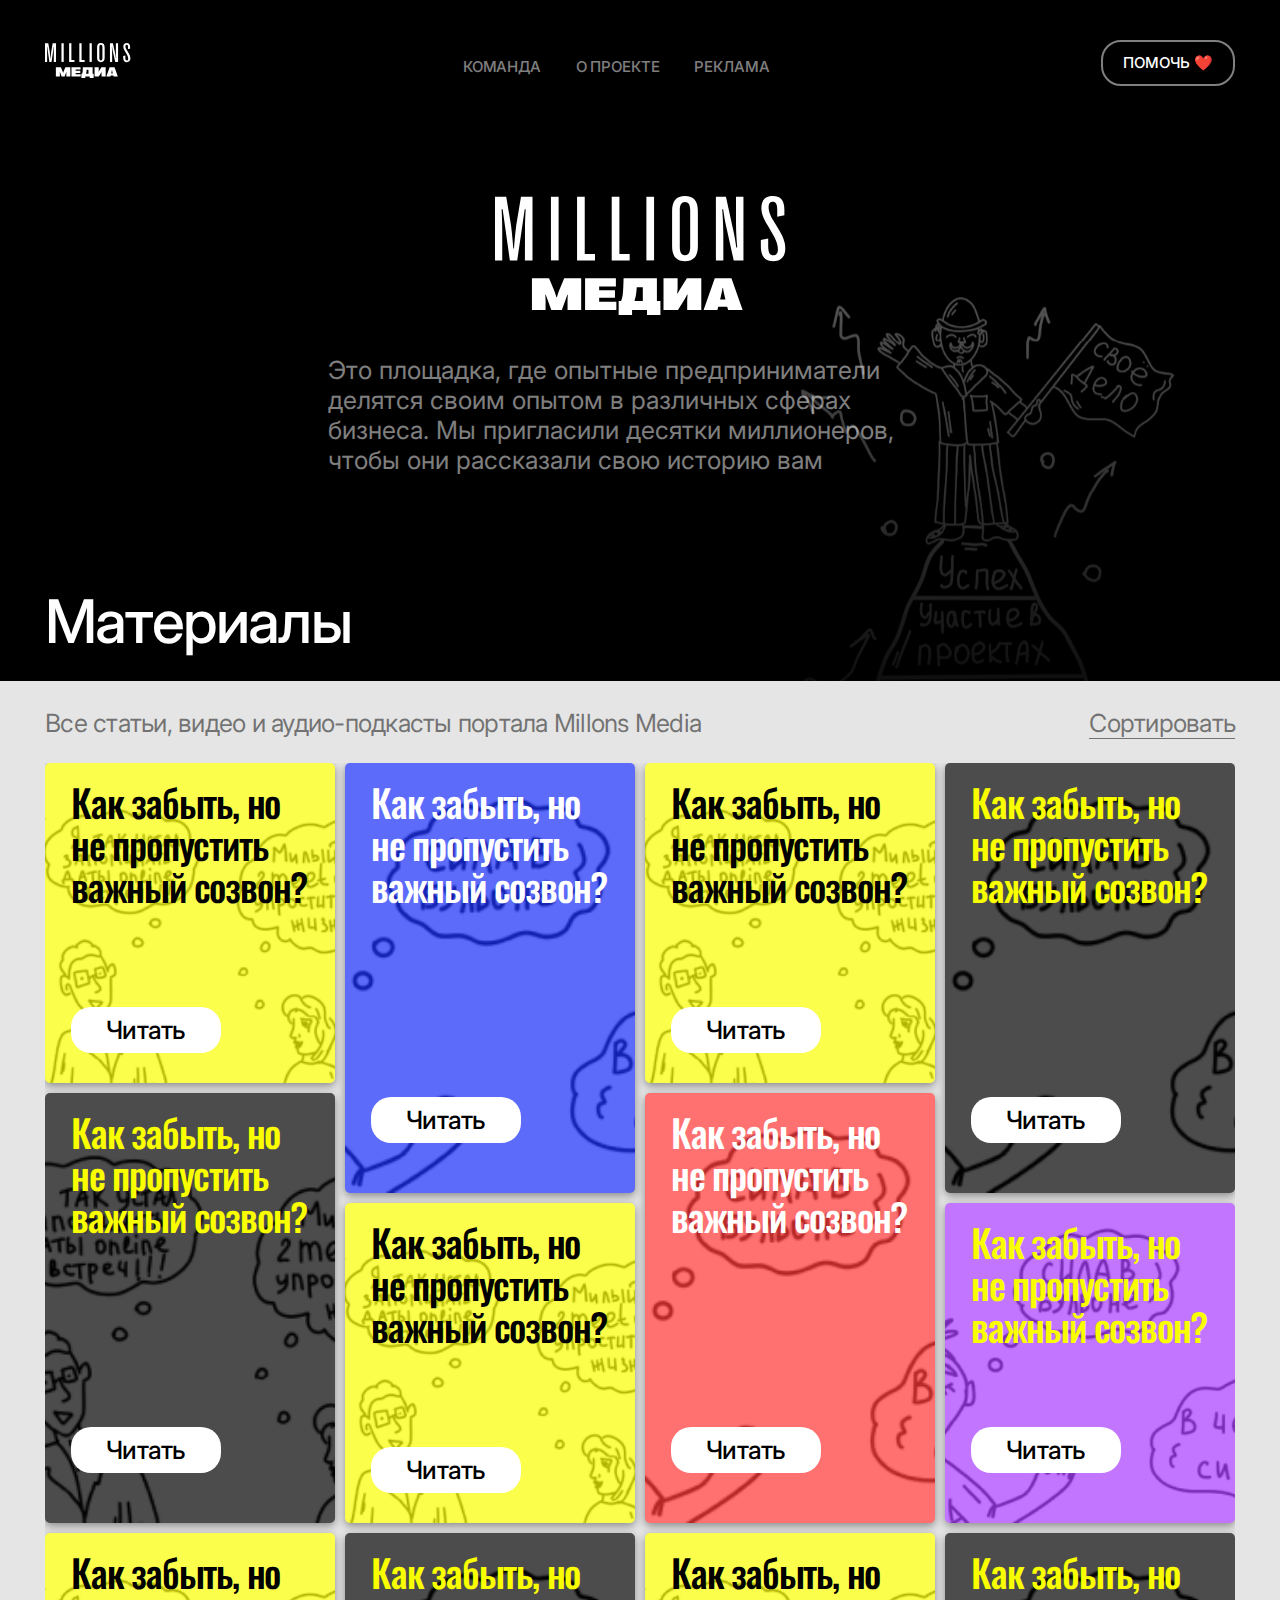
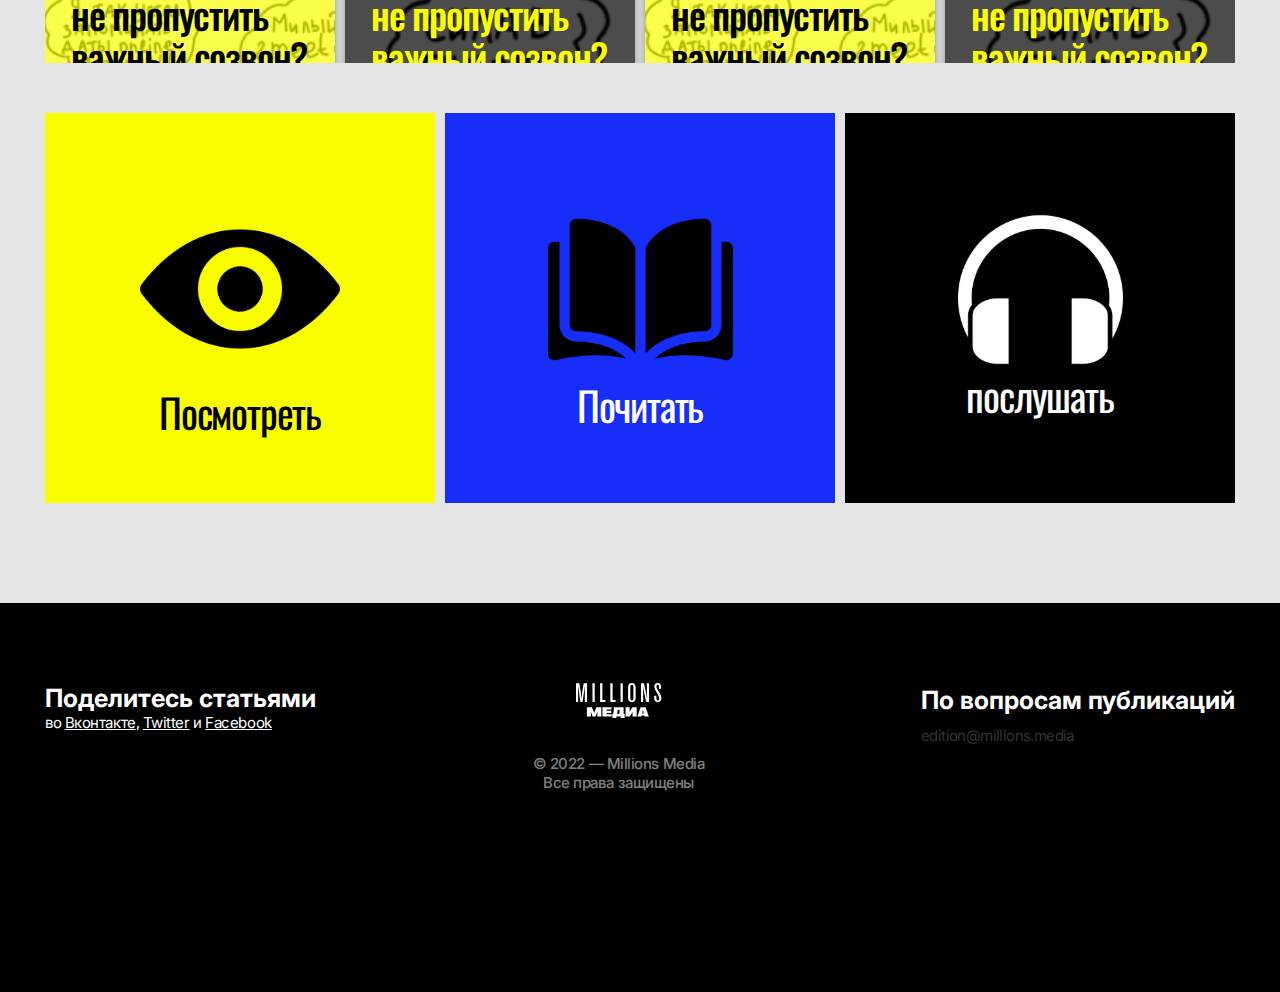
==== commit 7fd02f8a: "fixed grid" ====
--- a/index.html
+++ b/index.html
@@ -214,6 +214,86 @@
                     </h5>
                     <a class="posts__item-link" href="#">Читать</a>
                 </li>
+                <li class="posts__item">
+                    <h5 class="posts__item-title">
+                        Как забыть,
+                        но не пропустить
+                        важный созвон?
+                    </h5>
+                    <a class="posts__item-link" href="#">Читать</a>
+                </li>
+                <li class="posts__item">
+                    <h5 class="posts__item-title">
+                        Как забыть,
+                        но не пропустить
+                        важный созвон?
+                    </h5>
+                    <a class="posts__item-link" href="#">Читать</a>
+                </li>
+                <li class="posts__item">
+                    <h5 class="posts__item-title">
+                        Как забыть,
+                        но не пропустить
+                        важный созвон?
+                    </h5>
+                    <a class="posts__item-link" href="#">Читать</a>
+                </li>
+                <li class="posts__item">
+                    <h5 class="posts__item-title">
+                        Как забыть,
+                        но не пропустить
+                        важный созвон?
+                    </h5>
+                    <a class="posts__item-link" href="#">Читать</a>
+                </li>
+                <li class="posts__item">
+                    <h5 class="posts__item-title">
+                        Как забыть,
+                        но не пропустить
+                        важный созвон?
+                    </h5>
+                    <a class="posts__item-link" href="#">Читать</a>
+                </li>
+                <li class="posts__item">
+                    <h5 class="posts__item-title">
+                        Как забыть,
+                        но не пропустить
+                        важный созвон?
+                    </h5>
+                    <a class="posts__item-link" href="#">Читать</a>
+                </li>
+                <li class="posts__item">
+                    <h5 class="posts__item-title">
+                        Как забыть,
+                        но не пропустить
+                        важный созвон?
+                    </h5>
+                    <a class="posts__item-link" href="#">Читать</a>
+                </li>
+                <li class="posts__item">
+                    <h5 class="posts__item-title">
+                        Как забыть,
+                        но не пропустить
+                        важный созвон?
+                    </h5>
+                    <a class="posts__item-link" href="#">Читать</a>
+                </li>
+                <li class="posts__item">
+                    <h5 class="posts__item-title">
+                        Как забыть,
+                        но не пропустить
+                        важный созвон?
+                    </h5>
+                    <a class="posts__item-link" href="#">Читать</a>
+                </li>
+                <li class="posts__item">
+                    <h5 class="posts__item-title">
+                        Как забыть,
+                        но не пропустить
+                        важный созвон?
+                    </h5>
+                    <a class="posts__item-link" href="#">Читать</a>
+                </li>
             <!-- </div> -->
 
             <!-- <div class="posts__items-column-2">
--- a/css/style.css
+++ b/css/style.css
@@ -264,7 +264,6 @@
 .posts__items {
   display: grid;
   grid-template-columns: repeat(4, 1fr);
-  grid-template-rows: repeat(12, 100px);
   grid-gap: 10px;
   height: 900px;
   overflow-y: scroll;
@@ -282,9 +281,10 @@
   /* margin-bottom: 10px; */
   border-radius: 5px;
   box-shadow: 0 3px 8px rgba(0, 0, 0, 0.4);
+  background-image: url(../images/lit-item-bg-2.png);
   background-repeat: no-repeat;
   background-position: center;
-  background-size: contain;
+  background-size: cover;
   padding: 18px 26px 30px;
   color: #fff;
   position: relative;
@@ -305,7 +305,7 @@
 }
 .posts__item:nth-child(2n) {
   grid-row: 4 span;
-  /* background-image: url(../images/lit-item-bg-1.svg); */
+  background-image: url(../images/lit-item-bg-3.png);
   background-color: #172df8;
   color: #fff;
   padding-bottom: 50px;
